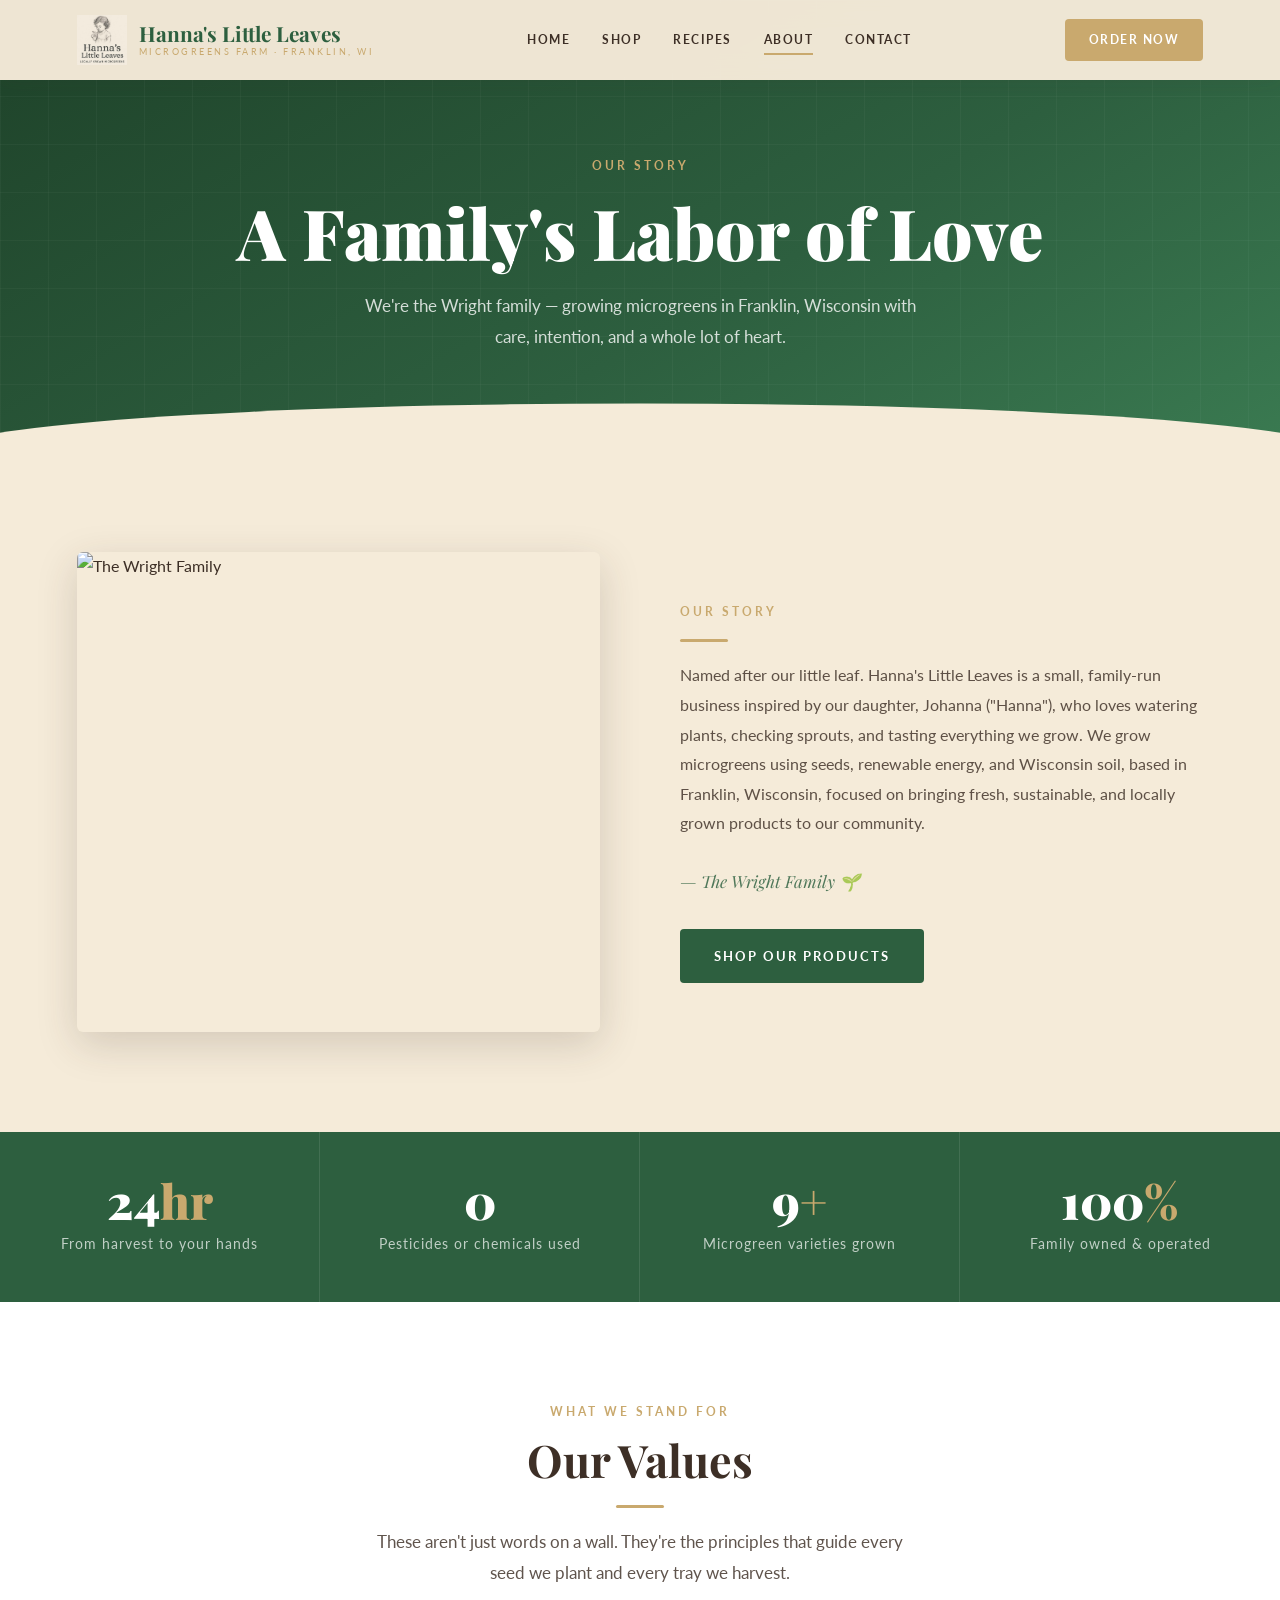
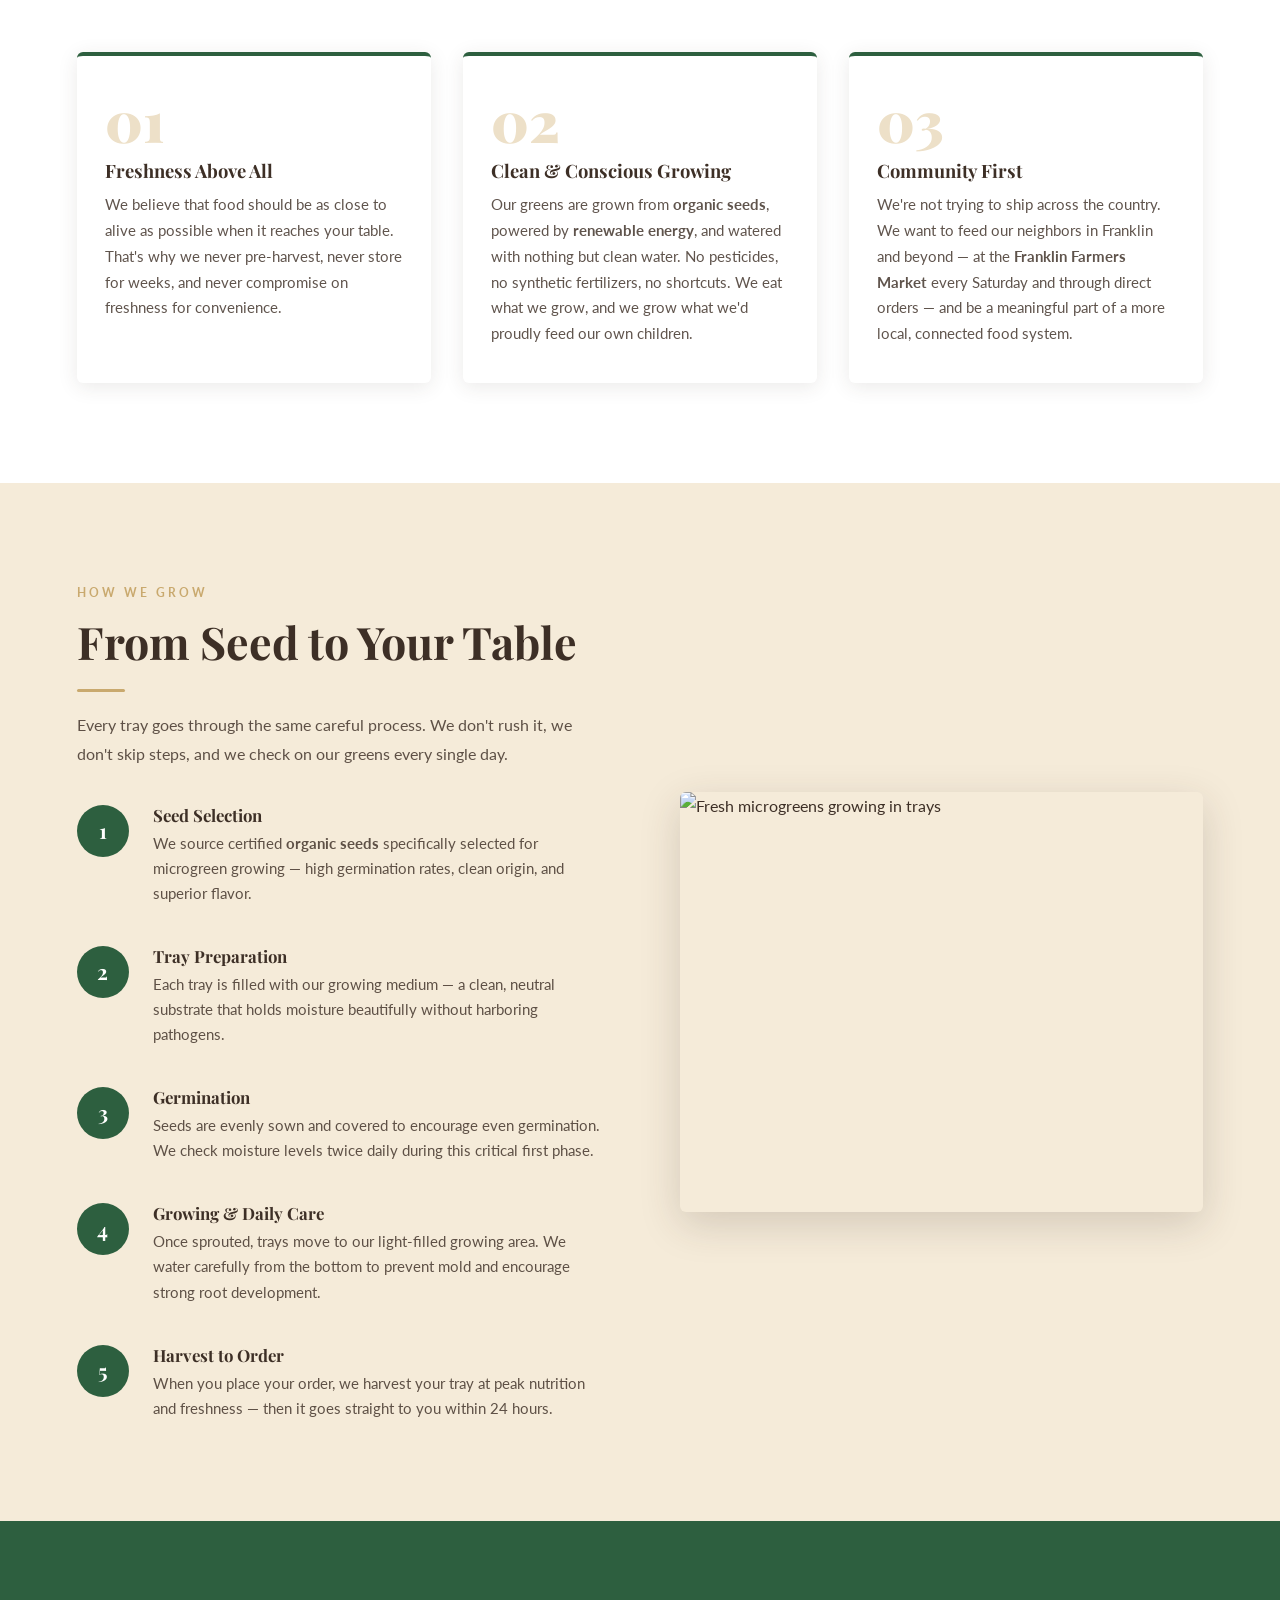
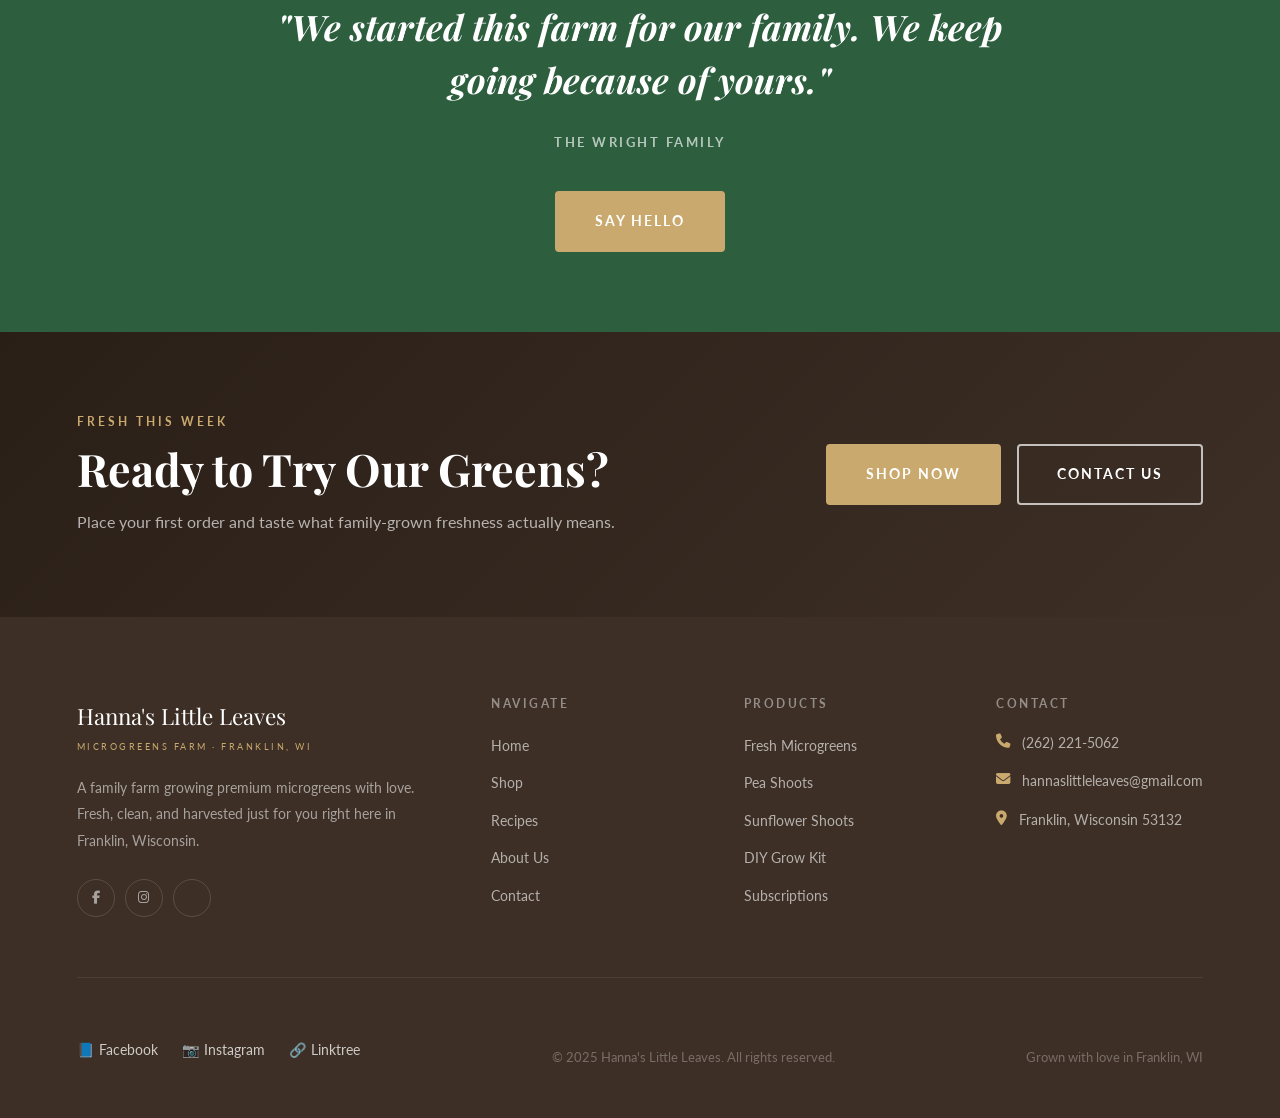
==== about.html @ c8ac49da "Add Mailchimp signup form" ====
<!DOCTYPE html>
<html lang="en">
<head>
  <meta charset="UTF-8">
  <meta name="viewport" content="width=device-width, initial-scale=1.0">
  <title>About Us | Hanna's Little Leaves</title>
  <meta name="description" content="Meet the Wright family behind Hanna's Little Leaves microgreens farm in Franklin, Wisconsin. Learn our story, values, and growing process.">
  <link rel="preconnect" href="https://fonts.googleapis.com">
  <link rel="preconnect" href="https://fonts.gstatic.com" crossorigin>
  <link href="https://fonts.googleapis.com/css2?family=Playfair+Display:ital,wght@0,400;0,700;0,900;1,400;1,700&family=Lato:wght@300;400;600;700;900&display=swap" rel="stylesheet">
  <link rel="stylesheet" href="https://cdnjs.cloudflare.com/ajax/libs/font-awesome/6.5.0/css/all.min.css">
  <link rel="stylesheet" href="styles.css">
  <style>
    .stat-row {
      display: grid; grid-template-columns: repeat(4, 1fr);
      background: var(--green); padding: 0;
    }
    .stat-box {
      padding: 44px 28px; text-align: center;
      border-right: 1px solid rgba(255,255,255,0.1);
    }
    .stat-box:last-child { border-right: none; }
    .stat-box .num {
      font-family: var(--font-serif); font-size: 3rem; font-weight: 900;
      color: var(--white); line-height: 1; display: block; margin-bottom: 8px;
    }
    .stat-box .num span { color: var(--gold); }
    .stat-box p { color: rgba(255,255,255,0.7); font-size: 0.85rem; letter-spacing: 1px; opacity: 1; }
    .process-grid { display: grid; grid-template-columns: 1fr 1fr; gap: 80px; align-items: center; }
    .process-img {
      background: linear-gradient(135deg, #2D5F3F 0%, #5a9e71 100%);
      border-radius: 6px; min-height: 420px;
      display: flex; align-items: center; justify-content: center;
      font-size: 7rem; box-shadow: var(--shadow-lg);
    }
    @media (max-width: 1024px) {
      .stat-row { grid-template-columns: repeat(2, 1fr); }
      .stat-box:nth-child(2) { border-right: none; }
      .stat-box:nth-child(3) { border-right: 1px solid rgba(255,255,255,0.1); border-top: 1px solid rgba(255,255,255,0.1); }
      .stat-box:nth-child(4) { border-top: 1px solid rgba(255,255,255,0.1); }
      .process-grid { grid-template-columns: 1fr; gap: 40px; }
    }
    @media (max-width: 768px) {
      .stat-row { grid-template-columns: repeat(2, 1fr); }
      .stat-box { padding: 32px 20px; }
      .stat-box .num { font-size: 2.4rem; }
    }
  </style>
</head>
<body>

  <!-- NAVBAR -->
  <nav class="navbar solid" id="navbar">
    <a href="index.html" class="nav-logo">
      <img src="images/LOGO.png" alt="Hanna's Little Leaves" class="nav-logo-img">
      <div class="nav-logo-text">
        <span class="logo-name">Hanna's Little Leaves</span>
        <span class="logo-tagline">Microgreens Farm · Franklin, WI</span>
      </div>
    </a>
    <div class="nav-links">
      <a href="index.html">Home</a>
      <a href="shop.html">Shop</a>
      <a href="recipes.html">Recipes</a>
      <a href="about.html" class="active">About</a>
      <a href="contact.html">Contact</a>
    </div>
    <a href="shop.html" class="nav-btn">Order Now</a>
    <button class="hamburger" id="hamburger" aria-label="Toggle menu">
      <span></span><span></span><span></span>
    </button>
  </nav>
  <div class="mobile-menu" id="mobileMenu">
    <a href="index.html">Home</a>
    <a href="shop.html">Shop</a>
    <a href="recipes.html">Recipes</a>
    <a href="about.html">About</a>
    <a href="contact.html">Contact</a>
    <a href="shop.html" class="mobile-cta">Order Now</a>
  </div>

  <!-- PAGE HEADER -->
  <header class="page-header">
    <span class="ph-label">Our Story</span>
    <h1>A Family's Labor of Love</h1>
    <p>We're the Wright family — growing microgreens in Franklin, Wisconsin with care, intention, and a whole lot of heart.</p>
  </header>

  <!-- OUR STORY -->
  <section class="section" style="background: var(--bg);">
    <div class="container">
      <div class="story-grid">
        <img src="images/Family Photo.jpg" alt="The Wright Family" class="story-img">
        <div>
          <span class="label">Our Story</span>
          <div class="divider divider-left"></div>
          <p style="margin-bottom: 28px;">Named after our little leaf. Hanna's Little Leaves is a small, family-run business inspired by our daughter, Johanna ("Hanna"), who loves watering plants, checking sprouts, and tasting everything we grow. We grow microgreens using seeds, renewable energy, and Wisconsin soil, based in Franklin, Wisconsin, focused on bringing fresh, sustainable, and locally grown products to our community.</p>
          <p style="margin-bottom: 32px; font-family: var(--font-serif); font-style: italic; font-size: 1.05rem; color: var(--green);">— The Wright Family 🌱</p>
          <a href="shop.html" class="btn btn-primary">Shop Our Products</a>
        </div>
      </div>
    </div>
  </section>

  <!-- STATS -->
  <div class="stat-row">
    <div class="stat-box">
      <span class="num">24<span>hr</span></span>
      <p>From harvest to your hands</p>
    </div>
    <div class="stat-box">
      <span class="num">0</span>
      <p>Pesticides or chemicals used</p>
    </div>
    <div class="stat-box">
      <span class="num">9<span>+</span></span>
      <p>Microgreen varieties grown</p>
    </div>
    <div class="stat-box">
      <span class="num">100<span>%</span></span>
      <p>Family owned &amp; operated</p>
    </div>
  </div>

  <!-- OUR VALUES -->
  <section class="section" style="background: var(--white);">
    <div class="container">
      <div class="section-header">
        <span class="label">What We Stand For</span>
        <h2>Our Values</h2>
        <div class="divider"></div>
        <p>These aren't just words on a wall. They're the principles that guide every seed we plant and every tray we harvest.</p>
      </div>
      <div class="grid-3">
        <div class="value-card">
          <div class="value-num">01</div>
          <h3>Freshness Above All</h3>
          <p>We believe that food should be as close to alive as possible when it reaches your table. That's why we never pre-harvest, never store for weeks, and never compromise on freshness for convenience.</p>
        </div>
        <div class="value-card">
          <div class="value-num">02</div>
          <h3>Clean &amp; Conscious Growing</h3>
          <p>Our greens are grown from <strong>organic seeds</strong>, powered by <strong>renewable energy</strong>, and watered with nothing but clean water. No pesticides, no synthetic fertilizers, no shortcuts. We eat what we grow, and we grow what we'd proudly feed our own children.</p>
        </div>
        <div class="value-card">
          <div class="value-num">03</div>
          <h3>Community First</h3>
          <p>We're not trying to ship across the country. We want to feed our neighbors in Franklin and beyond — at the <strong>Franklin Farmers Market</strong> every Saturday and through direct orders — and be a meaningful part of a more local, connected food system.</p>
        </div>
      </div>
    </div>
  </section>

  <!-- GROWING PROCESS -->
  <section class="section" style="background: var(--bg);">
    <div class="container">
      <div class="process-grid">
        <div>
          <span class="label">How We Grow</span>
          <h2 style="margin-bottom: 20px;">From Seed to Your Table</h2>
          <div class="divider divider-left"></div>
          <p style="margin-bottom: 36px;">Every tray goes through the same careful process. We don't rush it, we don't skip steps, and we check on our greens every single day.</p>

          <div class="process-step">
            <div class="step-num">1</div>
            <div class="step-content">
              <h4>Seed Selection</h4>
              <p>We source certified <strong>organic seeds</strong> specifically selected for microgreen growing — high germination rates, clean origin, and superior flavor.</p>
            </div>
          </div>
          <div class="process-step">
            <div class="step-num">2</div>
            <div class="step-content">
              <h4>Tray Preparation</h4>
              <p>Each tray is filled with our growing medium — a clean, neutral substrate that holds moisture beautifully without harboring pathogens.</p>
            </div>
          </div>
          <div class="process-step">
            <div class="step-num">3</div>
            <div class="step-content">
              <h4>Germination</h4>
              <p>Seeds are evenly sown and covered to encourage even germination. We check moisture levels twice daily during this critical first phase.</p>
            </div>
          </div>
          <div class="process-step">
            <div class="step-num">4</div>
            <div class="step-content">
              <h4>Growing &amp; Daily Care</h4>
              <p>Once sprouted, trays move to our light-filled growing area. We water carefully from the bottom to prevent mold and encourage strong root development.</p>
            </div>
          </div>
          <div class="process-step">
            <div class="step-num">5</div>
            <div class="step-content">
              <h4>Harvest to Order</h4>
              <p>When you place your order, we harvest your tray at peak nutrition and freshness — then it goes straight to you within 24 hours.</p>
            </div>
          </div>
        </div>
        <img src="images/Greens photos.jpg" alt="Fresh microgreens growing in trays" style="width: 100%; min-height: 420px; max-height: 420px; border-radius: 6px; object-fit: cover; display: block; box-shadow: var(--shadow-lg);">
      </div>
    </div>
  </section>

  <!-- QUOTE -->
  <section style="background: var(--green); padding: 80px 6%; text-align: center;">
    <div class="container" style="max-width: 760px;">
      <h2 style="color: var(--white); font-style: italic; font-size: clamp(1.5rem, 3vw, 2.2rem); line-height: 1.5; margin-bottom: 24px;">"We started this farm for our family. We keep going because of yours."</h2>
      <p style="color: rgba(255,255,255,0.65); font-size: 0.82rem; letter-spacing: 2.5px; text-transform: uppercase; font-weight: 700; opacity: 1;">The Wright Family</p>
      <div style="margin-top: 36px;">
        <a href="contact.html" class="btn btn-gold btn-lg">Say Hello</a>
      </div>
    </div>
  </section>

  <!-- CTA -->
  <section class="cta-banner">
    <div class="cta-inner">
      <div class="cta-text">
        <span class="label">Fresh This Week</span>
        <h2>Ready to Try Our Greens?</h2>
        <p>Place your first order and taste what family-grown freshness actually means.</p>
      </div>
      <div class="cta-actions">
        <a href="shop.html" class="btn btn-gold btn-lg">Shop Now</a>
        <a href="contact.html" class="btn btn-outline-white btn-lg">Contact Us</a>
      </div>
    </div>
  </section>

  <!-- FOOTER -->
  <footer class="footer">
    <div class="footer-grid">
      <div class="footer-brand">
        <span class="logo-name">Hanna's Little Leaves</span>
        <span class="logo-tagline">Microgreens Farm · Franklin, WI</span>
        <p>A family farm growing premium microgreens with love. Fresh, clean, and harvested just for you right here in Franklin, Wisconsin.</p>
        <div class="social-links">
          <a href="https://www.facebook.com/hannalittleleaves/" target="_blank" rel="noopener" class="social-link" aria-label="Facebook"><i class="fab fa-facebook-f"></i></a>
          <a href="https://www.instagram.com/hannaslittleleaves" target="_blank" rel="noopener" class="social-link" aria-label="Instagram"><i class="fab fa-instagram"></i></a>
          <a href="https://linktr.ee/hannaslittleleaves" target="_blank" rel="noopener" class="social-link" aria-label="Linktree"><i class="fa-brands fa-linktree"></i></a>
        </div>
      </div>
      <div>
        <h4>Navigate</h4>
        <ul class="footer-links">
          <li><a href="index.html">Home</a></li>
          <li><a href="shop.html">Shop</a></li>
          <li><a href="recipes.html">Recipes</a></li>
          <li><a href="about.html">About Us</a></li>
          <li><a href="contact.html">Contact</a></li>
        </ul>
      </div>
      <div>
        <h4>Products</h4>
        <ul class="footer-links">
          <li><a href="shop.html">Fresh Microgreens</a></li>
          <li><a href="shop.html">Pea Shoots</a></li>
          <li><a href="shop.html">Sunflower Shoots</a></li>
          <li><a href="shop.html">DIY Grow Kit</a></li>
          <li><a href="shop.html">Subscriptions</a></li>
        </ul>
      </div>
      <div>
        <h4>Contact</h4>
        <div class="footer-contact-item">
          <i class="fas fa-phone"></i>
          <span><a href="tel:2622215062" style="color:inherit;">(262) 221-5062</a></span>
        </div>
        <div class="footer-contact-item">
          <i class="fas fa-envelope"></i>
          <span><a href="mailto:hannaslittleleaves@gmail.com" style="color:inherit;">hannaslittleleaves@gmail.com</a></span>
        </div>
        <div class="footer-contact-item">
          <i class="fas fa-location-dot"></i>
          <span>Franklin, Wisconsin 53132</span>
        </div>
      </div>
    </div>
    <div class="footer-bottom">
      <div style="display:flex; gap:24px; justify-content:center; flex-wrap:wrap; margin-bottom:16px;">
        <a href="https://www.facebook.com/hannalittleleaves/" target="_blank" rel="noopener" style="text-decoration:none; font-size:0.88rem; color:rgba(255,255,255,0.75);">📘 Facebook</a>
        <a href="https://www.instagram.com/hannaslittleleaves" target="_blank" rel="noopener" style="text-decoration:none; font-size:0.88rem; color:rgba(255,255,255,0.75);">📷 Instagram</a>
        <a href="https://linktr.ee/hannaslittleleaves" target="_blank" rel="noopener" style="text-decoration:none; font-size:0.88rem; color:rgba(255,255,255,0.75);">🔗 Linktree</a>
      </div>
      <p>&copy; 2025 Hanna's Little Leaves. All rights reserved.</p>
      <p>Grown with love in Franklin, WI</p>
    </div>
  </footer>

  <script>
    const hamburger = document.getElementById('hamburger');
    const mobileMenu = document.getElementById('mobileMenu');
    hamburger.addEventListener('click', () => {
      hamburger.classList.toggle('open');
      mobileMenu.classList.toggle('open');
    });
    mobileMenu.querySelectorAll('a').forEach(link => {
      link.addEventListener('click', () => {
        hamburger.classList.remove('open');
        mobileMenu.classList.remove('open');
      });
    });
  </script>
</body>
</html>
---- styles.css ----
/* ========================================
   HANNA'S LITTLE LEAVES — SHARED STYLES
   ======================================== */

:root {
  --green: #2D5F3F;
  --green-light: #3a7a51;
  --green-dark: #1e4229;
  --bg: #F5EBD9;
  --bg-alt: #EDE0C8;
  --dark: #3D2F26;
  --gold: #C9A96E;
  --gold-dark: #b8923f;
  --white: #FFFFFF;
  --gray: #9a9a9a;
  --font-serif: 'Playfair Display', Georgia, serif;
  --font-sans: 'Lato', Arial, sans-serif;
  --transition: all 0.3s ease;
  --shadow: 0 4px 20px rgba(61, 47, 38, 0.1);
  --shadow-lg: 0 12px 40px rgba(61, 47, 38, 0.18);
  --radius: 4px;
}

*, *::before, *::after { box-sizing: border-box; margin: 0; padding: 0; }
html { scroll-behavior: smooth; }
body { font-family: var(--font-sans); background: var(--bg); color: var(--dark); line-height: 1.7; }
img { max-width: 100%; height: auto; display: block; }
a { text-decoration: none; color: inherit; transition: var(--transition); }
ul { list-style: none; }
button { cursor: pointer; font-family: inherit; border: none; outline: none; background: none; }
input, textarea, select { font-family: inherit; outline: none; }

/* === TYPOGRAPHY === */
h1, h2, h3, h4, h5 { font-family: var(--font-serif); line-height: 1.2; color: var(--dark); }
h1 { font-size: clamp(2.4rem, 5.5vw, 4.5rem); font-weight: 900; }
h2 { font-size: clamp(1.8rem, 3.5vw, 2.8rem); font-weight: 700; }
h3 { font-size: clamp(1.15rem, 2vw, 1.5rem); font-weight: 700; }
p { line-height: 1.85; color: var(--dark); opacity: 0.82; }

/* === BUTTONS === */
.btn {
  display: inline-block;
  padding: 14px 32px;
  font-family: var(--font-sans);
  font-size: 0.82rem;
  font-weight: 700;
  letter-spacing: 2px;
  text-transform: uppercase;
  border-radius: var(--radius);
  transition: var(--transition);
  border: 2px solid transparent;
  cursor: pointer;
}
.btn-primary { background: var(--green); color: var(--white); }
.btn-primary:hover { background: var(--green-dark); transform: translateY(-2px); box-shadow: var(--shadow); }
.btn-gold { background: var(--gold); color: var(--white); border-color: var(--gold); }
.btn-gold:hover { background: var(--gold-dark); border-color: var(--gold-dark); transform: translateY(-2px); box-shadow: var(--shadow); }
.btn-outline-white { background: transparent; color: var(--white); border-color: rgba(255,255,255,0.7); }
.btn-outline-white:hover { background: var(--white); color: var(--green); border-color: var(--white); }
.btn-outline-green { background: transparent; color: var(--green); border-color: var(--green); }
.btn-outline-green:hover { background: var(--green); color: var(--white); }
.btn-sm { padding: 10px 22px; font-size: 0.78rem; letter-spacing: 1.5px; }
.btn-lg { padding: 17px 38px; font-size: 0.85rem; }

/* === NAVBAR === */
.navbar {
  position: fixed;
  top: 0; left: 0; right: 0;
  z-index: 1000;
  height: 80px;
  padding: 0 6%;
  display: flex;
  align-items: center;
  justify-content: space-between;
  transition: background 0.4s ease, box-shadow 0.4s ease;
}
.navbar.transparent { background: transparent; }
.navbar.solid,
.navbar.scrolled {
  background: rgba(245, 235, 217, 0.97);
  backdrop-filter: blur(12px);
  box-shadow: 0 2px 20px rgba(61, 47, 38, 0.08);
}
.nav-logo { display: flex; flex-direction: row; align-items: center; gap: 12px; line-height: 1; }
.nav-logo-img { width: 50px; height: 50px; object-fit: contain; flex-shrink: 0; }
.nav-logo-text { display: flex; flex-direction: column; line-height: 1; }
.nav-logo .logo-name {
  font-family: var(--font-serif); font-size: 1.3rem; font-weight: 700;
  color: var(--green); transition: var(--transition);
}
.navbar.transparent .nav-logo .logo-name { color: var(--white); }
.navbar.scrolled .nav-logo .logo-name { color: var(--green); }
.nav-logo .logo-tagline {
  font-size: 0.58rem; letter-spacing: 2.5px; text-transform: uppercase;
  color: var(--gold); margin-top: 3px;
}
.nav-links { display: flex; align-items: center; gap: 32px; }
.nav-links a {
  font-size: 0.78rem; font-weight: 700; letter-spacing: 1.5px;
  text-transform: uppercase; color: var(--dark); position: relative;
}
.navbar.transparent .nav-links a { color: rgba(255,255,255,0.88); }
.navbar.scrolled .nav-links a { color: var(--dark); }
.nav-links a::after {
  content: ''; position: absolute; bottom: -4px; left: 0;
  width: 0; height: 2px; background: var(--gold); transition: width 0.3s ease;
}
.nav-links a:hover::after,
.nav-links a.active::after { width: 100%; }
.nav-btn {
  background: var(--gold); color: var(--white);
  padding: 10px 24px; font-size: 0.78rem; font-weight: 700;
  letter-spacing: 1.5px; text-transform: uppercase;
  border-radius: var(--radius); white-space: nowrap;
}
.nav-btn:hover { background: var(--gold-dark); transform: translateY(-2px); }
.hamburger { display: none; flex-direction: column; gap: 5px; padding: 4px; cursor: pointer; }
.hamburger span { display: block; width: 24px; height: 2px; background: var(--dark); transition: var(--transition); border-radius: 2px; }
.navbar.transparent .hamburger span { background: var(--white); }
.hamburger.open span:nth-child(1) { transform: rotate(45deg) translate(5px, 5px); }
.hamburger.open span:nth-child(2) { opacity: 0; }
.hamburger.open span:nth-child(3) { transform: rotate(-45deg) translate(5px, -5px); }
.mobile-menu {
  position: fixed; top: 80px; left: 0; right: 0;
  background: var(--bg); padding: 24px 6% 32px;
  box-shadow: 0 8px 30px rgba(61,47,38,0.12);
  z-index: 999; display: none; flex-direction: column;
  border-top: 3px solid var(--gold);
}
.mobile-menu.open { display: flex; }
.mobile-menu a {
  font-size: 0.88rem; font-weight: 700; letter-spacing: 1.5px;
  text-transform: uppercase; color: var(--dark);
  padding: 16px 0; border-bottom: 1px solid rgba(61,47,38,0.08);
}
.mobile-menu .mobile-cta {
  margin-top: 20px; background: var(--gold); color: var(--white);
  text-align: center; padding: 14px; border-radius: var(--radius);
  font-size: 0.82rem; font-weight: 700; letter-spacing: 2px; border-bottom: none;
}
.mobile-menu .mobile-cta:hover { background: var(--gold-dark); }

/* === HERO === */
.hero {
  min-height: 100vh;
  background: linear-gradient(160deg, #0e2b1c 0%, #1e4229 35%, #2D5F3F 70%, #3a7a51 100%);
  position: relative; display: flex; align-items: center; justify-content: center; overflow: hidden;
}
.hero::before {
  content: ''; position: absolute; inset: 0;
  background:
    radial-gradient(ellipse at 75% 15%, rgba(201,169,110,0.18) 0%, transparent 55%),
    radial-gradient(ellipse at 20% 85%, rgba(255,255,255,0.04) 0%, transparent 45%);
}
.hero::after {
  content: ''; position: absolute; inset: 0;
  background-image:
    linear-gradient(rgba(255,255,255,0.025) 1px, transparent 1px),
    linear-gradient(90deg, rgba(255,255,255,0.025) 1px, transparent 1px);
  background-size: 64px 64px;
}
.hero-content {
  position: relative; z-index: 2; text-align: center;
  max-width: 820px; padding: 0 24px;
}
.hero-overline {
  display: block; font-size: 0.75rem; letter-spacing: 4px; text-transform: uppercase;
  color: var(--gold); font-weight: 700; margin-bottom: 22px; opacity: 1;
}
.hero-content h1 {
  color: var(--white); font-size: clamp(2.8rem, 7vw, 5.5rem); font-weight: 900;
  line-height: 1.05; margin-bottom: 24px; letter-spacing: -1px;
}
.hero-sub {
  font-size: 1.12rem; color: rgba(255,255,255,0.78); margin-bottom: 44px;
  line-height: 1.7; opacity: 1; max-width: 540px; margin-left: auto; margin-right: auto;
}
.hero-btns { display: flex; gap: 16px; justify-content: center; flex-wrap: wrap; }
.hero-scroll {
  position: absolute; bottom: 36px; left: 50%; transform: translateX(-50%);
  z-index: 2; text-align: center; color: rgba(255,255,255,0.45);
  font-size: 0.65rem; letter-spacing: 3px; text-transform: uppercase;
}
.scroll-line {
  width: 1px; height: 48px;
  background: linear-gradient(to bottom, rgba(255,255,255,0.4), transparent);
  margin: 8px auto 0; animation: scrollPulse 2s ease-in-out infinite;
}
@keyframes scrollPulse {
  0%, 100% { opacity: 0.5; }
  50% { opacity: 1; }
}

/* === FEATURES STRIP === */
.features-strip {
  background: var(--white); display: grid; grid-template-columns: repeat(4, 1fr);
  border-bottom: 1px solid rgba(61,47,38,0.06);
}
.feature-pill {
  display: flex; align-items: center; justify-content: center;
  gap: 12px; padding: 22px 16px;
  border-right: 1px solid rgba(61,47,38,0.06); transition: var(--transition);
}
.feature-pill:last-child { border-right: none; }
.feature-pill:hover { background: var(--bg); }
.feature-pill i { color: var(--green); font-size: 1.05rem; }
.feature-pill span { font-size: 0.78rem; font-weight: 700; letter-spacing: 1px; text-transform: uppercase; color: var(--dark); }

/* === SECTION LAYOUT === */
.section { padding: 100px 6%; }
.section-sm { padding: 64px 6%; }
.container { max-width: 1200px; margin: 0 auto; }
.section-header { text-align: center; margin-bottom: 64px; }
.section-header .label,
.label {
  display: block; font-size: 0.73rem; letter-spacing: 3px;
  text-transform: uppercase; color: var(--gold); font-weight: 700; margin-bottom: 12px;
}
.section-header h2 { margin-bottom: 16px; }
.section-header p { max-width: 560px; margin: 0 auto; font-size: 1.05rem; }
.divider { width: 48px; height: 3px; background: var(--gold); margin: 18px auto; border-radius: 2px; }
.divider-left { margin-left: 0; }
.text-center { text-align: center; }

/* === PAGE HEADER === */
.page-header {
  background: linear-gradient(150deg, var(--green-dark) 0%, var(--green) 60%, var(--green-light) 100%);
  padding: 150px 6% 100px; text-align: center; position: relative; overflow: hidden;
}
.page-header::before {
  content: ''; position: absolute; inset: 0;
  background-image:
    linear-gradient(rgba(255,255,255,0.03) 1px, transparent 1px),
    linear-gradient(90deg, rgba(255,255,255,0.03) 1px, transparent 1px);
  background-size: 48px 48px;
}
.page-header::after {
  content: ''; position: absolute; bottom: -1px; left: 0; right: 0;
  height: 50px; background: var(--bg); clip-path: ellipse(55% 100% at 50% 100%);
}
.ph-label {
  display: inline-block; font-size: 0.73rem; letter-spacing: 3px; text-transform: uppercase;
  color: var(--gold); font-weight: 700; margin-bottom: 14px; position: relative; z-index: 1;
}
.page-header h1 { color: var(--white); margin-bottom: 16px; position: relative; z-index: 1; }
.page-header p { color: rgba(255,255,255,0.8); max-width: 560px; margin: 0 auto; font-size: 1.05rem; opacity: 1; position: relative; z-index: 1; }

/* === GRID === */
.grid-2 { display: grid; grid-template-columns: repeat(2, 1fr); gap: 40px; }
.grid-3 { display: grid; grid-template-columns: repeat(3, 1fr); gap: 32px; }
.grid-4 { display: grid; grid-template-columns: repeat(4, 1fr); gap: 28px; }

/* === PRODUCT CARD === */
.product-card {
  background: var(--white); border-radius: 6px; overflow: hidden;
  box-shadow: var(--shadow); transition: var(--transition);
  display: flex; flex-direction: column;
}
.product-card:hover { transform: translateY(-8px); box-shadow: var(--shadow-lg); }
.product-img {
  width: 100%; height: 210px;
  overflow: hidden; flex-shrink: 0; display: block;
}
.product-img img { width: 100%; height: 100%; object-fit: cover; display: block; }
.product-card-body { padding: 24px 24px 16px; flex: 1; }
.product-card-body h3 { font-size: 1.15rem; margin-bottom: 8px; }
.product-card-body p { font-size: 0.9rem; line-height: 1.7; }
.product-card-footer {
  display: flex; align-items: center; justify-content: space-between;
  padding: 16px 24px 24px;
}
.price { font-family: var(--font-serif); font-size: 1.5rem; color: var(--green); font-weight: 700; }
.price sub { font-size: 0.8rem; color: var(--gray); font-family: var(--font-sans); font-weight: 400; vertical-align: baseline; }

/* === RECIPE CARD === */
.recipe-card {
  background: var(--white); border-radius: 6px; overflow: hidden;
  box-shadow: var(--shadow); transition: var(--transition);
}
.recipe-card:hover { transform: translateY(-6px); box-shadow: var(--shadow-lg); }
.recipe-img {
  width: 100%; height: 200px;
  overflow: hidden; display: block;
}
.recipe-img img { width: 100%; height: 100%; object-fit: cover; display: block; }
.recipe-card-body { padding: 24px; }
.recipe-meta { display: flex; gap: 16px; margin-bottom: 10px; flex-wrap: wrap; }
.recipe-meta span { font-size: 0.7rem; letter-spacing: 1px; text-transform: uppercase; color: var(--gold); font-weight: 700; }
.recipe-meta span i { margin-right: 4px; }
.recipe-card-body h3 { font-size: 1.1rem; margin-bottom: 8px; }
.recipe-card-body p { font-size: 0.9rem; line-height: 1.65; margin-bottom: 16px; }

/* === TESTIMONIAL CARD === */
.testimonial-card {
  background: rgba(255,255,255,0.07); border: 1px solid rgba(255,255,255,0.12);
  border-radius: 6px; padding: 32px; transition: var(--transition);
}
.testimonial-card:hover { background: rgba(255,255,255,0.11); transform: translateY(-4px); }
.stars { color: var(--gold); font-size: 0.85rem; letter-spacing: 3px; margin-bottom: 16px; }
.testimonial-card blockquote { color: rgba(255,255,255,0.88); font-style: italic; font-size: 1rem; margin-bottom: 20px; line-height: 1.75; }
.reviewer-name { color: var(--gold); font-size: 0.78rem; letter-spacing: 2px; text-transform: uppercase; font-weight: 700; }
.reviewer-loc { color: rgba(255,255,255,0.45); font-size: 0.8rem; margin-top: 3px; }

/* === FEATURE CARD === */
.feature-card {
  text-align: center; padding: 40px 28px; background: var(--white);
  border-radius: 6px; box-shadow: var(--shadow); transition: var(--transition);
}
.feature-card:hover { transform: translateY(-6px); box-shadow: var(--shadow-lg); }
.feature-icon {
  width: 68px; height: 68px;
  background: linear-gradient(135deg, var(--green), var(--green-light));
  border-radius: 50%; display: flex; align-items: center; justify-content: center;
  margin: 0 auto 20px; font-size: 1.5rem; color: var(--white);
}
.feature-card h3 { font-size: 1.1rem; margin-bottom: 10px; }
.feature-card p { font-size: 0.92rem; line-height: 1.75; }

/* === FARMERS MARKET BAR === */
.market-bar {
  background: var(--green); padding: 13px 6%;
  display: flex; align-items: center; justify-content: center; gap: 12px; flex-wrap: wrap;
}
.market-bar i { color: var(--gold); font-size: 1rem; }
.market-bar p { color: var(--white); font-size: 0.88rem; font-weight: 600; opacity: 1; text-align: center; margin: 0; }
.market-bar strong { color: var(--gold); }
.market-bar a { color: var(--white); text-decoration: underline; font-weight: 700; white-space: nowrap; }

/* === VARIETY GRID (shop page) === */
.variety-grid { display: grid; grid-template-columns: repeat(3, 1fr); gap: 16px; margin-top: 28px; }
.variety-card {
  border: 2px solid rgba(61,47,38,0.1); border-radius: 4px;
  padding: 18px 20px; transition: var(--transition); background: var(--bg);
}
.variety-card:hover { border-color: var(--green); transform: translateY(-2px); box-shadow: var(--shadow); }
.variety-header { display: flex; justify-content: space-between; align-items: flex-start; gap: 8px; margin-bottom: 8px; }
.variety-name { font-family: var(--font-serif); font-size: 0.95rem; font-weight: 700; color: var(--dark); }
.variety-price { font-family: var(--font-serif); font-size: 1.2rem; color: var(--green); font-weight: 700; flex-shrink: 0; }
.variety-card p { font-size: 0.85rem; line-height: 1.6; }
@media (max-width: 768px) { .variety-grid { grid-template-columns: 1fr 1fr; } }
@media (max-width: 480px) { .variety-grid { grid-template-columns: 1fr; } }

/* === SHOP PRODUCT SECTION === */
.product-section-card {
  background: var(--white); border-radius: 6px; overflow: hidden;
  box-shadow: var(--shadow); margin-bottom: 60px;
}
.product-section-img { width: 100%; max-height: 420px; object-fit: cover; display: block; }
.product-section-body { padding: 48px; }
.product-section-body h2 { margin-bottom: 16px; }
.variant-grid { display: grid; grid-template-columns: repeat(3, 1fr); gap: 20px; margin-top: 32px; }
.variant-card {
  border: 2px solid rgba(61,47,38,0.1); border-radius: 4px; padding: 20px;
  display: flex; flex-direction: column; gap: 8px; transition: var(--transition);
}
.variant-card:hover { border-color: var(--green); transform: translateY(-3px); box-shadow: var(--shadow); }
.variant-card h4 { font-size: 1rem; }
.variant-card p { font-size: 0.85rem; line-height: 1.6; flex: 1; }
.variant-footer { display: flex; align-items: center; justify-content: space-between; margin-top: 8px; }
@media (max-width: 768px) {
  .product-section-body { padding: 28px 20px; }
  .variant-grid { grid-template-columns: 1fr; }
}

/* === SUBSCRIPTION CARDS === */
.sub-card {
  background: var(--white); border-radius: 6px; padding: 40px 32px;
  box-shadow: var(--shadow); position: relative; overflow: hidden;
  transition: var(--transition); border: 2px solid transparent;
}
.sub-card:hover { transform: translateY(-6px); box-shadow: var(--shadow-lg); }
.sub-card.featured { border-color: var(--green); }
.sub-ribbon {
  position: absolute; top: 22px; right: -32px; background: var(--green); color: var(--white);
  font-size: 0.68rem; letter-spacing: 1.5px; text-transform: uppercase;
  font-weight: 700; padding: 6px 48px; transform: rotate(45deg);
}
.sub-tier { font-size: 0.72rem; letter-spacing: 3px; text-transform: uppercase; color: var(--gold); font-weight: 700; margin-bottom: 8px; display: block; }
.sub-card h3 { font-size: 1.35rem; margin-bottom: 4px; }
.sub-price { font-family: var(--font-serif); font-size: 2.8rem; color: var(--green); font-weight: 700; line-height: 1; margin: 16px 0 4px; }
.sub-price small { font-size: 0.95rem; font-family: var(--font-sans); color: var(--gray); font-weight: 400; }
.sub-desc { font-size: 0.9rem; margin-bottom: 24px; line-height: 1.65; }
.sub-features { margin-bottom: 28px; }
.sub-feature { display: flex; align-items: center; gap: 10px; padding: 7px 0; font-size: 0.9rem; border-bottom: 1px solid rgba(61,47,38,0.06); color: var(--dark); opacity: 0.85; }
.sub-feature:last-child { border-bottom: none; }
.sub-feature i { color: var(--green); font-size: 0.82rem; flex-shrink: 0; }

/* === FORMS === */
.form-group { margin-bottom: 22px; }
.form-group label { display: block; font-size: 0.75rem; font-weight: 700; letter-spacing: 1.5px; text-transform: uppercase; color: var(--dark); margin-bottom: 8px; }
.form-group input,
.form-group textarea,
.form-group select {
  width: 100%; padding: 13px 16px; border: 2px solid rgba(61,47,38,0.15);
  border-radius: var(--radius); font-size: 0.95rem; background: var(--white);
  color: var(--dark); transition: border-color 0.25s, box-shadow 0.25s; -webkit-appearance: none;
}
.form-group input:focus,
.form-group textarea:focus,
.form-group select:focus {
  border-color: var(--green); box-shadow: 0 0 0 3px rgba(45,95,63,0.1);
}
.form-group textarea { min-height: 140px; resize: vertical; }
.form-row { display: grid; grid-template-columns: 1fr 1fr; gap: 20px; }

/* === CTA BANNER === */
.cta-banner { background: linear-gradient(135deg, #2a1f17 0%, var(--dark) 100%); padding: 80px 6%; }
.cta-inner { display: flex; align-items: center; justify-content: space-between; gap: 48px; max-width: 1200px; margin: 0 auto; }
.cta-text .label { color: var(--gold); margin-bottom: 10px; }
.cta-text h2 { color: var(--white); margin-bottom: 12px; }
.cta-text p { color: rgba(255,255,255,0.65); font-size: 1rem; opacity: 1; }
.cta-actions { display: flex; gap: 16px; flex-shrink: 0; flex-wrap: wrap; }

/* === CONTACT PAGE === */
.contact-grid { display: grid; grid-template-columns: 1fr 1.4fr; gap: 64px; align-items: start; max-width: 1100px; margin: 0 auto; }
.contact-info-item { display: flex; gap: 16px; margin-bottom: 28px; }
.contact-info-icon {
  width: 48px; height: 48px; border-radius: 50%;
  background: linear-gradient(135deg, var(--green), var(--green-light));
  display: flex; align-items: center; justify-content: center;
  color: var(--white); font-size: 1rem; flex-shrink: 0;
}
.contact-info-item h4 { font-size: 0.75rem; letter-spacing: 2px; text-transform: uppercase; color: var(--gold); margin-bottom: 4px; font-family: var(--font-sans); }
.contact-info-item p { font-size: 0.95rem; line-height: 1.6; opacity: 1; }
.contact-info-item a { color: var(--green); font-weight: 600; }
.contact-info-item a:hover { color: var(--gold); }
.hours-grid { margin-top: 8px; }
.hour-row { display: flex; justify-content: space-between; font-size: 0.9rem; padding: 7px 0; border-bottom: 1px solid rgba(61,47,38,0.08); }
.hour-row:last-child { border-bottom: none; }
.hour-row .day { font-weight: 600; }
.hour-row .time { color: var(--green); font-weight: 600; }
.form-card {
  background: var(--white); border-radius: 6px; padding: 48px 40px; box-shadow: var(--shadow-lg);
}
.form-card h3 { font-size: 1.5rem; margin-bottom: 8px; }
.form-card > p { font-size: 0.95rem; margin-bottom: 32px; opacity: 0.75; }

/* === ABOUT PAGE === */
.story-grid { display: grid; grid-template-columns: 1fr 1fr; gap: 80px; align-items: center; }
.story-img {
  width: 100%; height: 480px; border-radius: 6px;
  object-fit: cover; display: block; box-shadow: var(--shadow-lg);
}
.value-card {
  padding: 36px 28px; border-radius: 6px; background: var(--white);
  box-shadow: var(--shadow); border-top: 4px solid var(--green); transition: var(--transition);
}
.value-card:hover { transform: translateY(-6px); box-shadow: var(--shadow-lg); }
.value-num { font-family: var(--font-serif); font-size: 3.5rem; color: var(--bg-alt); font-weight: 900; line-height: 1; margin-bottom: 12px; }
.value-card h3 { margin-bottom: 10px; font-size: 1.15rem; }
.value-card p { font-size: 0.92rem; line-height: 1.75; }
.team-card { text-align: center; }
.team-avatar {
  width: 130px; height: 130px; border-radius: 50%; margin: 0 auto 20px;
  display: flex; align-items: center; justify-content: center;
  font-size: 3.2rem; border: 4px solid var(--bg-alt); overflow: hidden;
}
.team-card h3 { font-size: 1.1rem; margin-bottom: 4px; }
.team-role { font-size: 0.75rem; letter-spacing: 2px; text-transform: uppercase; color: var(--gold); font-weight: 700; margin-bottom: 10px; display: block; }
.team-card p { font-size: 0.9rem; line-height: 1.7; }
.process-step { display: flex; gap: 24px; margin-bottom: 40px; align-items: flex-start; }
.process-step:last-child { margin-bottom: 0; }
.step-num {
  width: 52px; height: 52px; border-radius: 50%;
  background: var(--green); color: var(--white);
  display: flex; align-items: center; justify-content: center;
  font-family: var(--font-serif); font-size: 1.3rem; font-weight: 700; flex-shrink: 0;
}
.step-content h4 { font-size: 1.05rem; margin-bottom: 6px; font-family: var(--font-serif); }
.step-content p { font-size: 0.92rem; line-height: 1.7; }

/* === FOOTER === */
.footer { background: var(--dark); color: var(--white); padding: 80px 6% 40px; }
.footer-grid {
  display: grid; grid-template-columns: 1.8fr 1fr 1fr 1fr;
  gap: 50px; margin-bottom: 60px; padding-bottom: 60px;
  border-bottom: 1px solid rgba(255,255,255,0.07);
}
.footer-brand .logo-name { font-family: var(--font-serif); font-size: 1.4rem; color: var(--white); display: block; margin-bottom: 4px; }
.footer-brand .logo-tagline { font-size: 0.58rem; letter-spacing: 2.5px; text-transform: uppercase; color: var(--gold); display: block; margin-bottom: 20px; }
.footer-brand p { color: rgba(255,255,255,0.55); font-size: 0.9rem; line-height: 1.85; margin-bottom: 24px; opacity: 1; }
.footer h4 { font-family: var(--font-sans); font-size: 0.72rem; letter-spacing: 2.5px; text-transform: uppercase; color: rgba(255,255,255,0.45); margin-bottom: 20px; font-weight: 700; }
.footer-links { display: flex; flex-direction: column; gap: 10px; }
.footer-links a { color: rgba(255,255,255,0.62); font-size: 0.9rem; }
.footer-links a:hover { color: var(--gold); padding-left: 4px; }
.footer-contact-item { display: flex; gap: 12px; margin-bottom: 14px; color: rgba(255,255,255,0.62); font-size: 0.9rem; align-items: flex-start; }
.footer-contact-item i { color: var(--gold); margin-top: 3px; flex-shrink: 0; }
.footer-bottom { display: flex; justify-content: space-between; align-items: center; }
.footer-bottom p { color: rgba(255,255,255,0.3); font-size: 0.8rem; opacity: 1; }
.social-links { display: flex; gap: 10px; }
.social-link {
  width: 38px; height: 38px; border-radius: 50%;
  border: 1px solid rgba(255,255,255,0.14);
  display: flex; align-items: center; justify-content: center;
  color: rgba(255,255,255,0.55); font-size: 0.82rem;
}
.social-link:hover { border-color: var(--gold); color: var(--gold); transform: translateY(-2px); }

/* === RESPONSIVE === */
@media (max-width: 1024px) {
  .grid-4 { grid-template-columns: repeat(2, 1fr); }
  .footer-grid { grid-template-columns: 1fr 1fr; gap: 36px; }
  .contact-grid { grid-template-columns: 1fr; gap: 48px; }
  .story-grid { grid-template-columns: 1fr; gap: 48px; }
  .story-img { height: 360px; }
}
@media (max-width: 768px) {
  .nav-links, .nav-btn { display: none; }
  .hamburger { display: flex; }
  .grid-2, .grid-3, .grid-4 { grid-template-columns: 1fr; }
  .section { padding: 70px 5%; }
  .footer-grid { grid-template-columns: 1fr; gap: 32px; }
  .footer-bottom { flex-direction: column; gap: 16px; text-align: center; }
  .page-header { padding: 130px 5% 70px; }
  .form-row { grid-template-columns: 1fr; }
  .cta-inner { flex-direction: column; text-align: center; }
  .cta-actions { justify-content: center; }
  .features-strip { grid-template-columns: repeat(2, 1fr); }
  .feature-pill:nth-child(2) { border-right: none; }
  .feature-pill:nth-child(3) { border-right: 1px solid rgba(61,47,38,0.06); }
  .form-card { padding: 32px 24px; }
}
@media (max-width: 480px) {
  .features-strip { grid-template-columns: 1fr; }
  .feature-pill { border-right: none !important; }
  .hero-btns { flex-direction: column; align-items: center; }
  .hero-btns .btn { width: 240px; text-align: center; }
  .sub-card { padding: 32px 20px; }
}
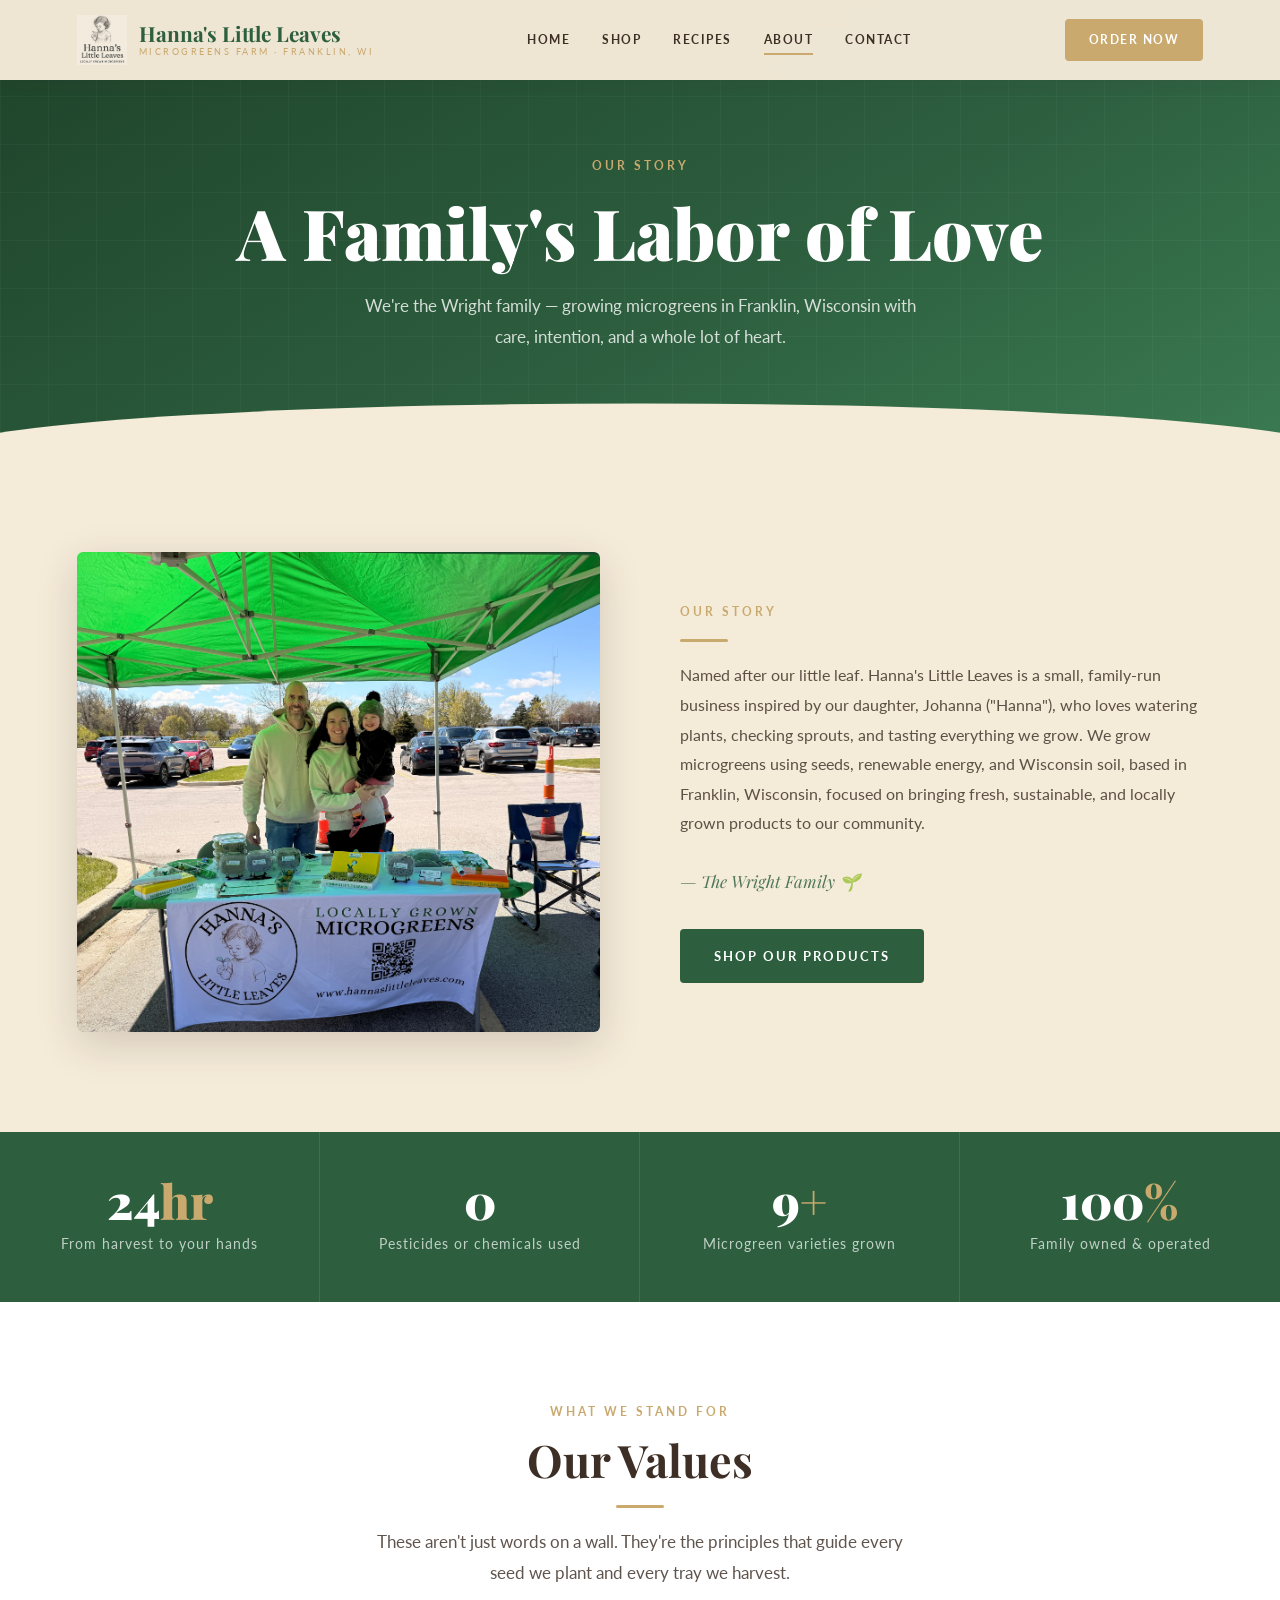
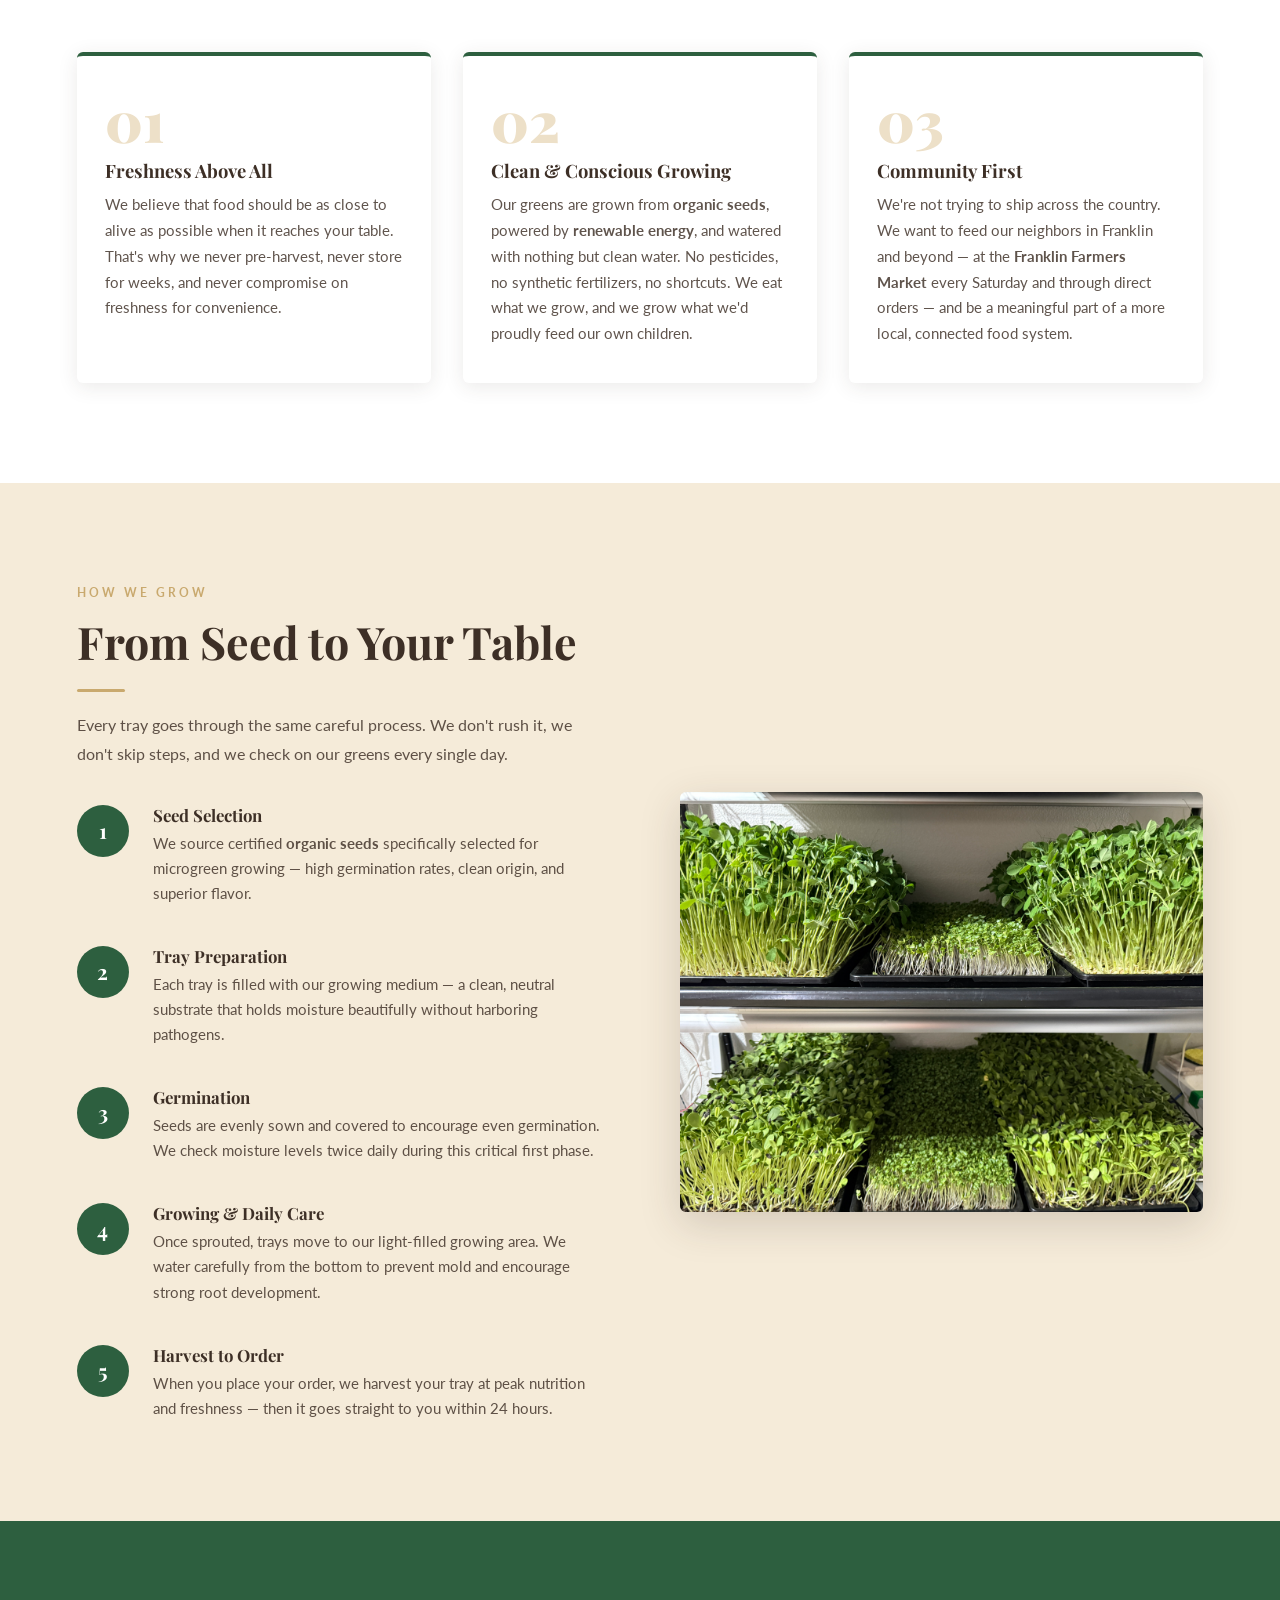
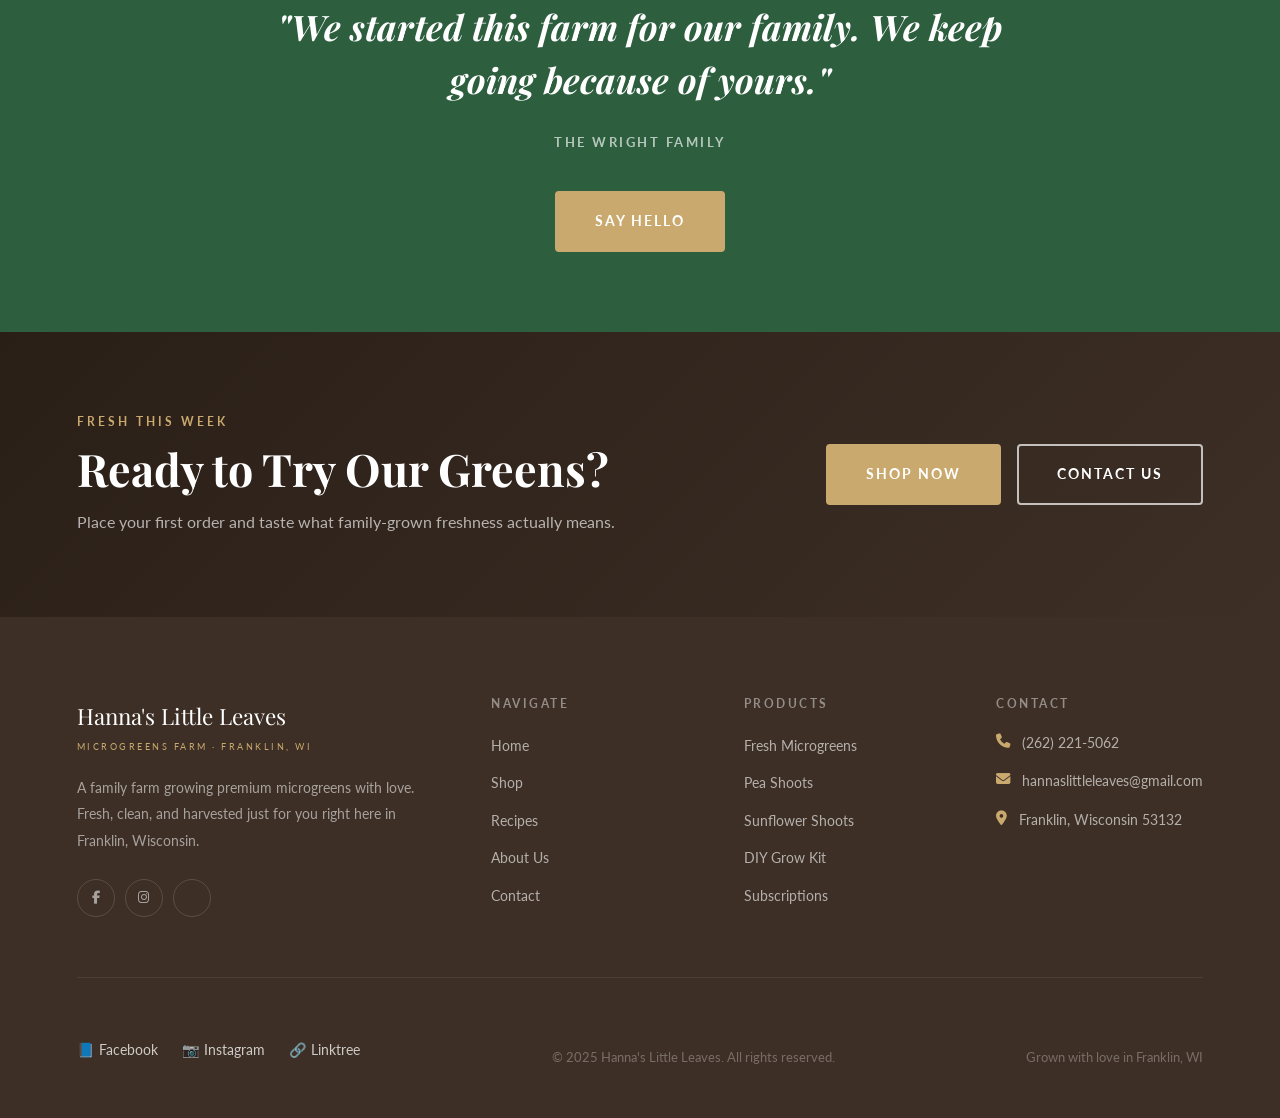
==== commit deed072e: "Fix image filenames casing" ====
--- a/about.html
+++ b/about.html
@@ -90,7 +90,7 @@
   <section class="section" style="background: var(--bg);">
     <div class="container">
       <div class="story-grid">
-        <img src="images/Family Photo.jpg" alt="The Wright Family" class="story-img">
+        <img src="images/Family Photo.JPG" alt="The Wright Family" class="story-img">
         <div>
           <span class="label">Our Story</span>
           <div class="divider divider-left"></div>
@@ -197,7 +197,7 @@
             </div>
           </div>
         </div>
-        <img src="images/Greens photos.jpg" alt="Fresh microgreens growing in trays" style="width: 100%; min-height: 420px; max-height: 420px; border-radius: 6px; object-fit: cover; display: block; box-shadow: var(--shadow-lg);">
+        <img src="images/Greens photos.JPG" alt="Fresh microgreens growing in trays" style="width: 100%; min-height: 420px; max-height: 420px; border-radius: 6px; object-fit: cover; display: block; box-shadow: var(--shadow-lg);">
       </div>
     </div>
   </section>
